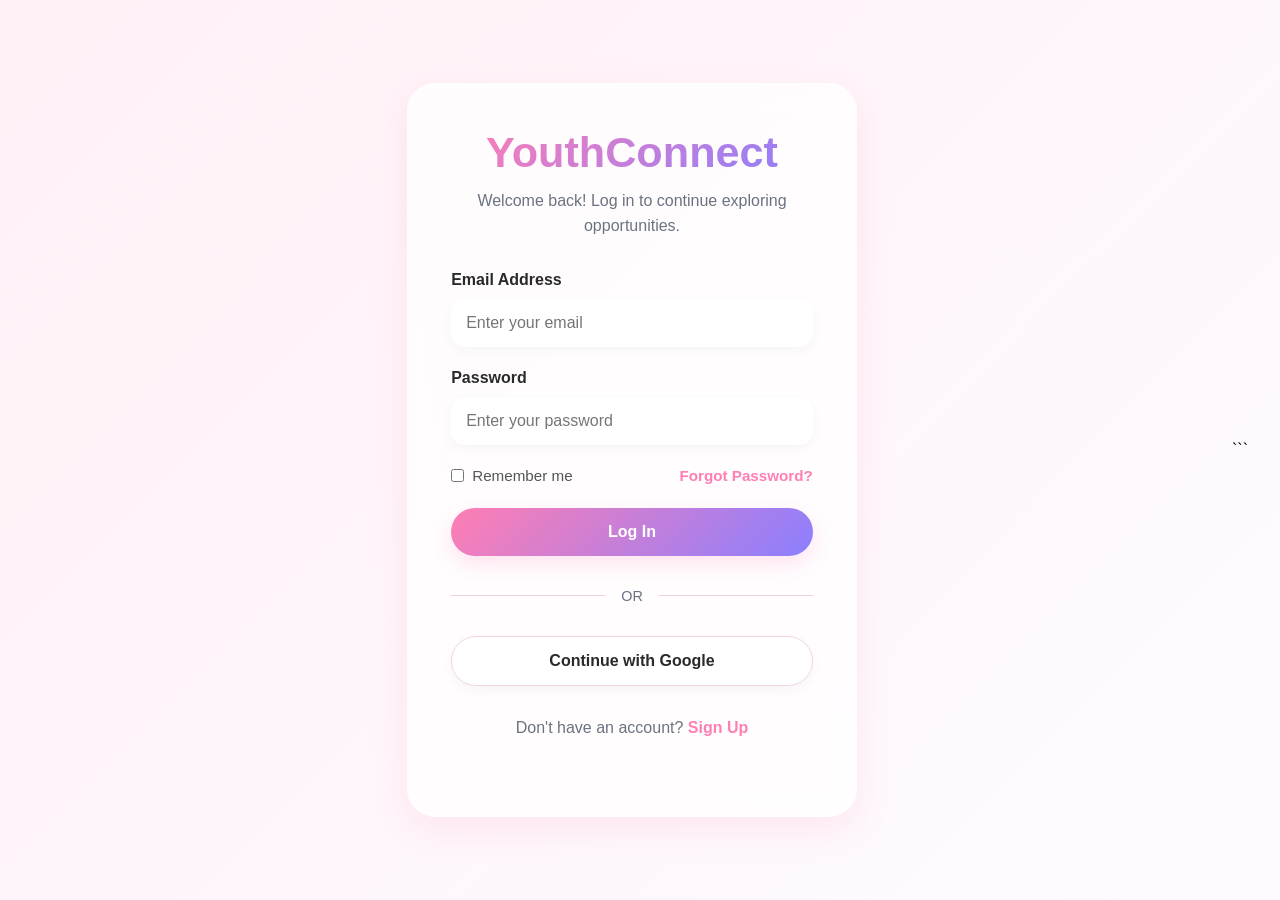
==== Login/index.html @ b79f670b "added information on the about page" ====
<!DOCTYPE html>
<html lang="en">

<head>

    <meta charset="UTF-8" />

    <meta
        name="viewport"
        content="width=device-width, initial-scale=1.0"
    />

    <title>YouthConnect | Log In</title>


    <link rel="stylesheet" href="styless.css" />

</head>

<body>

    <div class="login-container">

        <div class="login-card">

            <h1>YouthConnect</h1>

            <p>
                Welcome back! Log in to continue
                exploring opportunities.
            </p>

            <form id="loginForm">

                <!-- EMAIL -->

                <div class="input-group">

                    <label for="email">
                        Email Address
                    </label>

                    <input
                        type="email"
                        id="email"
                        placeholder="Enter your email"
                        required
                    />

                </div>

                <!-- PASSWORD -->

                <div class="input-group">

                    <label for="password">
                        Password
                    </label>

                    <input
                        type="password"
                        id="password"
                        placeholder="Enter your password"
                        required
                    />

                </div>

                <!-- REMEMBER -->

                <div class="options">

                    <label class="remember-me">

                        <input type="checkbox" />

                        Remember me

                    </label>

                    <a href="#">
                        Forgot Password?
                    </a>

                </div>

                <!-- BUTTON -->

                <button type="submit">
                    Log In
                </button>

            </form>

            <!-- DIVIDER -->

            <div class="divider">
                <span>OR</span>
            </div>

            <!-- GOOGLE BUTTON -->

            <button class="google-btn">
                Continue with Google
            </button>

            <!-- EXTRA LINKS -->

            <div class="extra-links">

                <p>
                    Don't have an account?
                    <a href="signup.html">
                        Sign Up
                    </a>
                </p>

            </div>

        </div>

    </div>

    <script src="script.js"></script>

</body>

</html>
```
---- Login/styless.css ----
/* =========================
   RESET
========================= */

* {
    margin: 0;
    padding: 0;

    box-sizing: border-box;
}

/* =========================
   BODY
========================= */

body {

    font-family: "Inter", sans-serif;

    background:
        linear-gradient(
            135deg,
            #fff0f6,
            #fdfbff
        );

    min-height: 100vh;

    display: flex;
    justify-content: center;
    align-items: center;

    padding: 2rem;
}

/* =========================
   LOGIN CONTAINER
========================= */

.login-container {

    width: 100%;

    display: flex;
    justify-content: center;
    align-items: center;
}

/* =========================
   LOGIN CARD
========================= */

.login-card {

    width: 100%;
    max-width: 450px;

    background:
        rgba(255,255,255,0.75);

    -webkit-backdrop-filter: blur(15px);
    backdrop-filter: blur(15px);

    padding: 2.7rem;

    border-radius: 28px;

    border:
        1px solid rgba(255,255,255,0.4);

    box-shadow:
        0 12px 35px rgba(255, 126, 179, 0.15);
}

/* =========================
   HEADING
========================= */

.login-card h1 {

    text-align: center;

    font-size: 2.7rem;

    font-weight: 800;

    margin-bottom: 0.7rem;

    background:
        linear-gradient(
            135deg,
            #ff7eb3,
            #8b7fff
        );

    background-clip: text;
    -webkit-background-clip: text;

    color: transparent;
}

.login-card p {

    text-align: center;

    color: #6b7280;

    line-height: 1.6;

    margin-bottom: 2rem;
}

/* =========================
   INPUT GROUPS
========================= */

.input-group {

    margin-bottom: 1.4rem;
}

.input-group label {

    display: block;

    margin-bottom: 0.6rem;

    font-weight: 600;

    color: #2a2a2a;
}

.input-group input {

    width: 100%;

    padding: 15px;

    border: none;

    border-radius: 14px;

    background: white;

    font-size: 1rem;

    transition: 0.3s ease;

    box-shadow:
        0 4px 12px rgba(0,0,0,0.04);
}

/* INPUT FOCUS */

.input-group input:focus {

    outline: none;

    box-shadow:
        0 0 0 4px rgba(255, 193, 221, 0.6);
}

/* =========================
   OPTIONS
========================= */

.options {

    display: flex;
    justify-content: space-between;
    align-items: center;

    margin-bottom: 1.5rem;

    font-size: 0.95rem;
}

.remember-me {

    display: flex;
    align-items: center;

    gap: 0.5rem;

    color: #555;
}

.options a {

    text-decoration: none;

    color: #ff7eb3;

    font-weight: 600;

    transition: 0.3s ease;
}

.options a:hover {

    color: #8b7fff;
}

/* =========================
   BUTTON
========================= */

button {

    width: 100%;

    padding: 15px;

    border: none;

    border-radius: 999px;

    background:
        linear-gradient(
            135deg,
            #ff7eb3,
            #8b7fff
        );

    color: white;

    font-size: 1rem;

    font-weight: 600;

    cursor: pointer;

    transition: 0.3s ease;

    box-shadow:
        0 8px 20px rgba(255, 126, 179, 0.2);
}

button:hover {

    transform: translateY(-3px);

    box-shadow:
        0 14px 28px rgba(255, 126, 179, 0.3);
}

/* =========================
   DIVIDER
========================= */

.divider {

    display: flex;
    align-items: center;

    margin: 2rem 0;
}

.divider::before,
.divider::after {

    content: "";

    flex: 1;

    height: 1px;

    background: #f1d4e4;
}

.divider span {

    margin: 0 1rem;

    color: #6b7280;

    font-size: 0.9rem;
}

/* =========================
   GOOGLE BUTTON
========================= */

.google-btn {

    background: white;

    color: #2a2a2a;

    border:
        1px solid #f1d4e4;

    box-shadow:
        0 4px 12px rgba(0,0,0,0.04);
}

.google-btn:hover {

    background: #fafafa;
}

/* =========================
   EXTRA LINKS
========================= */

.extra-links {

    margin-top: 1.8rem;

    text-align: center;
}

.extra-links a {

    color: #ff7eb3;

    text-decoration: none;

    font-weight: 600;

    transition: 0.3s ease;
}

.extra-links a:hover {

    color: #8b7fff;
}

/* =========================
   RESPONSIVE
========================= */

@media (max-width: 500px) {

    .login-card {

        padding: 2rem;
    }

    .login-card h1 {

        font-size: 2.2rem;
    }

    .options {

        flex-direction: column;

        gap: 1rem;

        align-items: flex-start;
    }

}
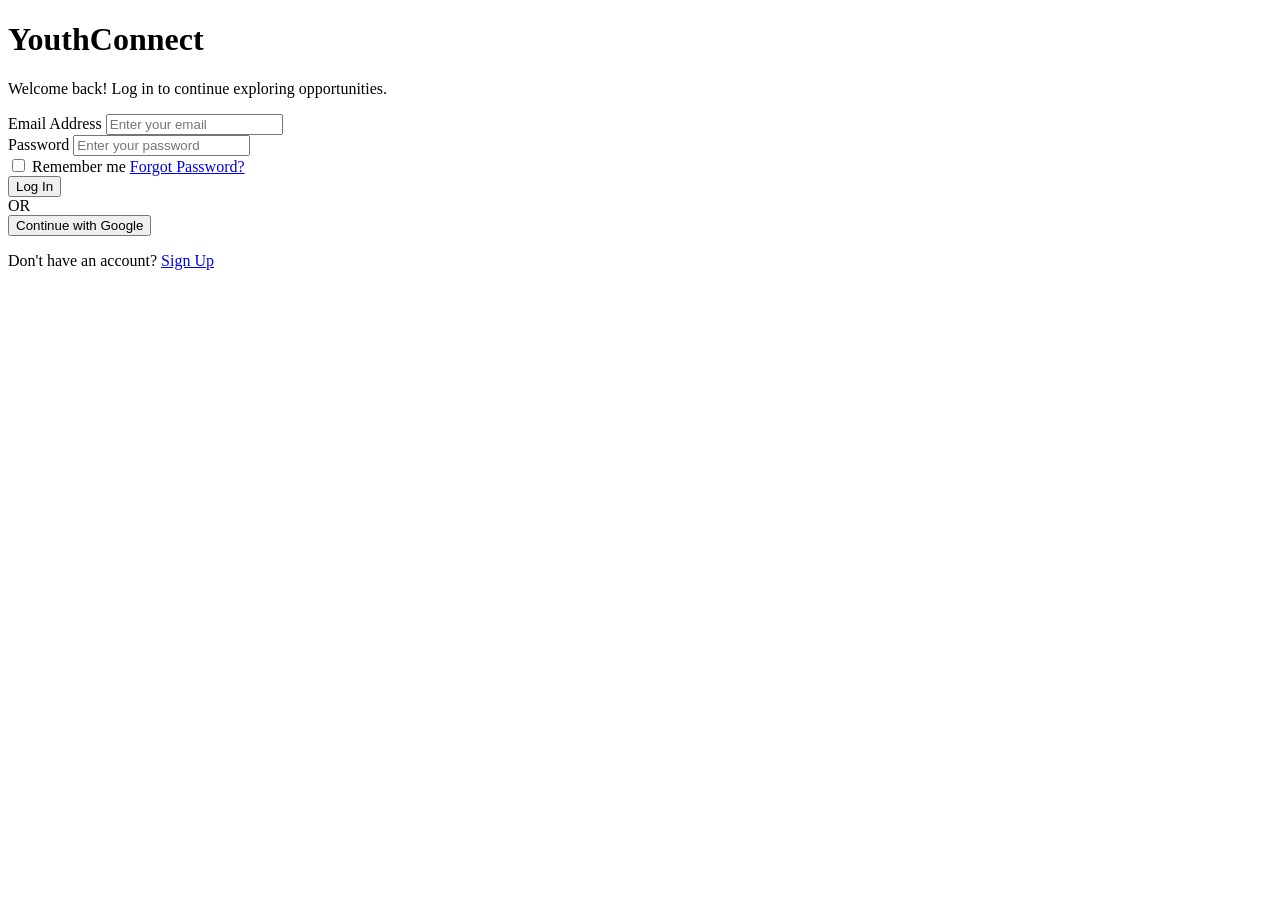
==== commit 74cfa8ed: "Added on Javascript" ====
--- a/Login/index.html
+++ b/Login/index.html
@@ -110,7 +110,7 @@
 
                 <p>
                     Don't have an account?
-                    <a href="signup.html">
+                    <a href="/Sign up/index.html">
                         Sign Up
                     </a>
                 </p>
@@ -125,5 +125,4 @@
 
 </body>
 
-</html>
-```
+</html>
